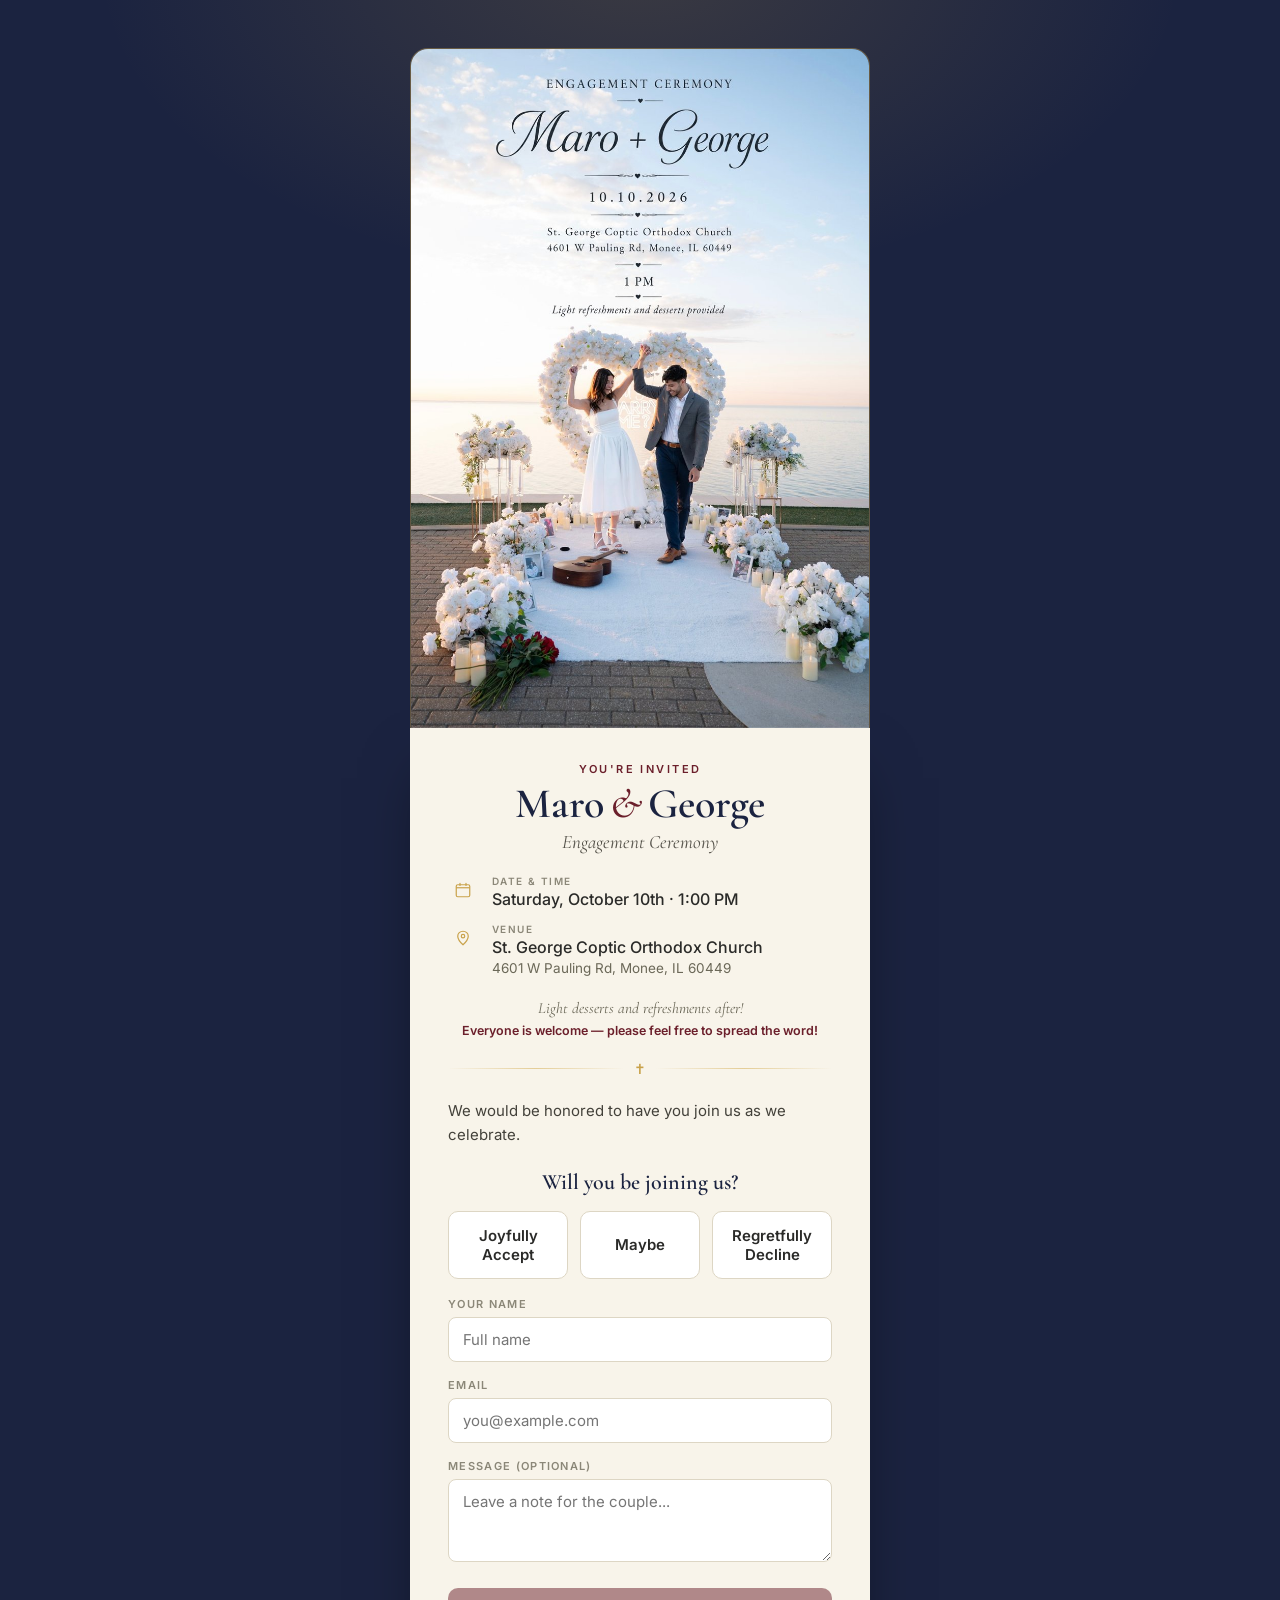
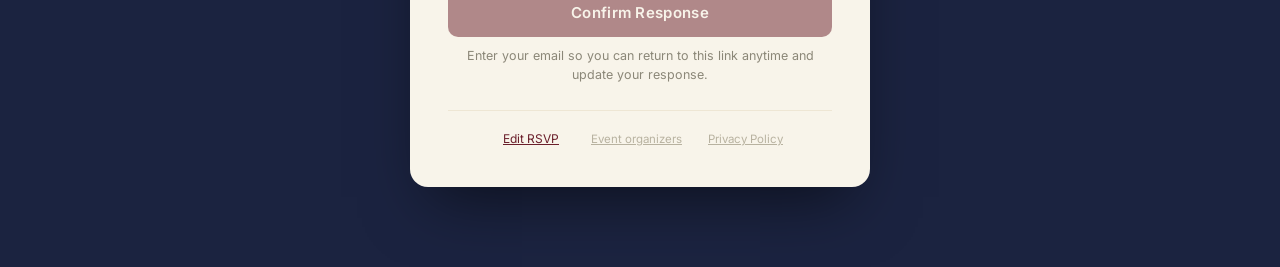
==== engagement/index.html @ 0cfdcd5b "Update index.html" ====
<!DOCTYPE html>
<html lang="en">
<head>
<meta charset="UTF-8">
<meta name="viewport" content="width=device-width, initial-scale=1.0">
<title>Maro & George — Engagement Ceremony</title>

<!-- Browser tab icon -->
<link rel="icon" type="image/png" href="favicon.png">
<link rel="apple-touch-icon" href="favicon.png">

<!-- Link preview (iMessage, WhatsApp, Facebook, etc.) -->
<meta property="og:title" content="Maro & George's Engagement Ceremony">
<meta property="og:description" content="You're invited! Saturday, October 10th at 1:00 PM — St. George Coptic Orthodox Church. Tap to RSVP.">
<meta property="og:image" content="https://maroandgeorge.com/engagement/preview.jpg">
<meta property="og:url" content="https://maroandgeorge.com/engagement/">
<meta property="og:type" content="website">
<meta name="twitter:card" content="summary_large_image">
<meta name="twitter:title" content="Maro & George's Engagement Ceremony">
<meta name="twitter:description" content="You're invited! Saturday, October 10th at 1:00 PM — St. George Coptic Orthodox Church. Tap to RSVP.">
<meta name="twitter:image" content="https://maroandgeorge.com/engagement/preview.jpg">
<style>
  @import url('https://fonts.googleapis.com/css2?family=Cormorant+Garamond:ital,wght@0,400;0,500;0,600;1,500&family=Inter:wght@400;500;600&display=swap');

  :root{
    --indigo: #1B2340;
    --indigo-2: #262F52;
    --gold: #C9A24B;
    --gold-soft: #E4CD97;
    --ivory: #F8F4EA;
    --wine: #6B1F2B;
    --charcoal: #2A2A28;
  }

  *{ box-sizing: border-box; }

  html,body{
    margin:0; padding:0;
    background: var(--indigo);
    color: var(--ivory);
    font-family: 'Inter', sans-serif;
  }

  .stage{
    min-height:0;
    display:flex;
    flex-direction:column;
    align-items:center;
    justify-content:flex-start;
    padding: 48px 20px 80px;
    position:relative;
    overflow-x:hidden;
  }

  .stage::before{
    content:"";
    position:absolute;
    top:0; left:0; right:0; height:340px;
    background:
      radial-gradient(ellipse at 50% -10%, rgba(201,162,75,0.18), transparent 60%);
    pointer-events:none;
  }

  .photo-wrap{
    width:100%;
    max-width: 460px;
    border-radius: 18px 18px 0 0;
    overflow:hidden;
    z-index:1;
    animation: rise 700ms ease-out both;
    border: 1px solid rgba(201,162,75,0.4);
    border-bottom: none;
  }
  .photo-wrap img{
    display:block;
    width:100%;
    height:auto;
  }

  .card{
    background: var(--ivory);
    color: var(--charcoal);
    width:100%;
    max-width: 460px;
    border-radius: 0 0 18px 18px;
    padding: 0 0 40px;
    box-shadow: 0 30px 60px -20px rgba(0,0,0,0.55);
    z-index:1;
    animation: rise 700ms ease-out both;
  }

  @keyframes rise{
    from{ opacity:0; transform: translateY(18px); }
    to{ opacity:1; transform: translateY(0); }
  }

  @media (prefers-reduced-motion: reduce){
    .card, .arch-wrap svg .flicker { animation: none !important; }
  }

  .card-inner{ padding: 8px 38px 0; }

  .eyebrow{
    text-align:center;
    text-transform: uppercase;
    letter-spacing: 0.22em;
    font-size: 11px;
    color: var(--wine);
    font-weight: 600;
    margin: 26px 0 6px;
  }

  h1.names{
    font-family: 'Cormorant Garamond', serif;
    font-weight: 600;
    font-size: 42px;
    text-align:center;
    margin: 0 0 4px;
    line-height: 1.05;
    color: var(--indigo);
  }

  .ampersand{
    color: var(--wine);
    font-style: italic;
    font-weight: 500;
    padding: 0 6px;
  }

  .subline{
    text-align:center;
    font-family: 'Cormorant Garamond', serif;
    font-style: italic;
    font-size: 19px;
    color: #55524a;
    margin: 0 0 22px;
  }

  .divider{
    display:flex;
    align-items:center;
    gap:10px;
    margin: 22px 0;
  }
  .divider .line{ flex:1; height:1px; background: linear-gradient(90deg, transparent, var(--gold-soft), transparent); }
  .divider .mark{ color: var(--gold); font-size: 14px; }

  .details{
    display:flex;
    flex-direction: column;
    gap: 14px;
    margin-bottom: 26px;
  }

  .detail-row{
    display:flex;
    gap:14px;
    align-items:flex-start;
  }

  .detail-icon{
    flex: 0 0 30px;
    height:30px;
    display:flex;
    align-items:center;
    justify-content:center;
    color: var(--gold);
  }

  .detail-text .label{
    font-size: 10px;
    text-transform: uppercase;
    letter-spacing: 0.14em;
    color: #8b8778;
    font-weight:600;
    margin-bottom: 2px;
  }
  .detail-text .value{
    font-size: 16px;
    color: var(--charcoal);
    font-weight: 500;
  }

  .greeting{
    font-size: 15px;
    line-height:1.6;
    color: #43413a;
    margin-bottom: 22px;
  }
  .greeting .guest-name{
    color: var(--wine);
    font-weight: 600;
  }

  /* RSVP block */
  .rsvp-block{ margin-top: 6px; }

  .rsvp-question{
    font-family: 'Cormorant Garamond', serif;
    font-size: 22px;
    font-weight: 600;
    color: var(--indigo);
    text-align:center;
    margin-bottom: 16px;
  }

  .choice-row{
    display:flex;
    gap:12px;
    margin-bottom: 18px;
  }

  .choice-btn{
    flex:1;
    padding: 14px 10px;
    border-radius: 10px;
    border: 1.5px solid #ddd6c4;
    background: #fff;
    font-family: 'Inter', sans-serif;
    font-weight: 600;
    font-size: 15px;
    color: var(--charcoal);
    cursor:pointer;
    transition: all 160ms ease;
  }
  .choice-btn:hover{ border-color: var(--gold); }
  .choice-btn:focus-visible{ outline: 2px solid var(--wine); outline-offset:2px; }
  .choice-btn.selected-yes{ background: var(--wine); border-color: var(--wine); color: var(--ivory); }
  .choice-btn.selected-no{ background: var(--indigo); border-color: var(--indigo); color: var(--ivory); }
  .choice-btn.selected-maybe{ background: var(--gold); border-color: var(--gold); color: var(--indigo); }

  .party-grid{ display:flex; gap: 16px; margin-bottom: 16px; }
  .party-col{ flex:1; }
  .party-col label{
    display:block; font-size: 11px; text-transform:uppercase; letter-spacing:0.12em;
    color: #8b8778; font-weight:600; margin-bottom: 6px;
  }

  .field{
    margin-bottom: 16px;
  }
  .field label{
    display:block;
    font-size: 11px;
    text-transform: uppercase;
    letter-spacing: 0.12em;
    color: #8b8778;
    font-weight:600;
    margin-bottom: 6px;
  }
  .field input, .field textarea{
    width:100%;
    padding: 12px 14px;
    border-radius: 8px;
    border: 1.5px solid #ddd6c4;
    font-family: 'Inter', sans-serif;
    font-size: 15px;
    background: #fff;
    color: var(--charcoal);
  }
  .field input:focus, .field textarea:focus{
    outline: none;
    border-color: var(--gold);
    box-shadow: 0 0 0 3px rgba(201,162,75,0.18);
  }

  .party-size{ display:flex; align-items:center; gap:12px; }
  .stepper{ display:flex; align-items:center; gap:10px; }
  .stepper button{
    width:32px; height:32px; border-radius:50%;
    border:1.5px solid #ddd6c4; background:#fff; color:var(--indigo);
    font-size:16px; font-weight:700; cursor:pointer;
  }
  .stepper button:focus-visible{ outline: 2px solid var(--wine); outline-offset:2px; }
  .stepper span{ min-width: 20px; text-align:center; font-weight:600; }

  .submit-btn{
    width:100%;
    padding: 15px;
    border-radius: 10px;
    border: none;
    background: var(--wine);
    color: var(--ivory);
    font-family: 'Inter', sans-serif;
    font-weight: 600;
    font-size: 15px;
    letter-spacing: 0.02em;
    cursor:pointer;
    margin-top: 6px;
    transition: filter 150ms ease;
  }
  .submit-btn:hover{ filter: brightness(1.08); }
  .submit-btn:disabled{ opacity:0.5; cursor:not-allowed; }
  .submit-btn:focus-visible{ outline: 2px solid var(--gold); outline-offset:2px; }

  .hint{
    font-size: 12.5px;
    color: #8b8778;
    text-align:center;
    margin-top: 10px;
    line-height:1.5;
  }

  .status-banner{
    text-align:center;
    padding: 8px 14px;
    border-radius: 8px;
    font-size: 13px;
    font-weight: 600;
    margin-bottom: 18px;
  }
  .status-banner.yes{ background:#EFE6E8; color: var(--wine); }
  .status-banner.no{ background:#E7E9F0; color: var(--indigo); }
  .status-banner.maybe{ background:#F5EDD9; color:#8A6D1F; }

  .edit-link{
    display:block;
    text-align:center;
    margin-top: 14px;
    font-size: 13px;
    color: var(--wine);
    text-decoration: underline;
    cursor:pointer;
    background:none; border:none; font-family:inherit;
  }

  .confirmation{
    text-align:center;
    padding: 10px 0 4px;
  }
  .confirmation .glyph{
    font-size: 34px;
    color: var(--gold);
    margin-bottom: 10px;
  }
  .confirmation h2{
    font-family:'Cormorant Garamond', serif;
    font-size: 26px;
    color: var(--indigo);
    margin: 0 0 8px;
  }
  .confirmation p{ color:#55524a; font-size:14.5px; line-height:1.6; margin: 0 0 18px;}

  .loading, .error-box{
    text-align:center;
    padding: 60px 20px;
    color: var(--ivory);
    font-family: 'Cormorant Garamond', serif;
    font-size: 19px;
  }

  /* ADMIN */
  .admin-wrap{
    width:100%; max-width: 640px;
    background: var(--ivory); color: var(--charcoal);
    border-radius: 14px; padding: 32px 30px 40px;
    box-shadow: 0 30px 60px -20px rgba(0,0,0,0.55);
  }
  .admin-wrap h1{
    font-family:'Cormorant Garamond', serif;
    color: var(--indigo); font-size: 30px; margin: 0 0 4px;
  }
  .admin-wrap .sub{ color:#8b8778; font-size:13px; margin-bottom:22px; }
  .admin-section{ margin-bottom: 30px; }
  .admin-section h2{
    font-size: 12px; text-transform:uppercase; letter-spacing:0.12em;
    color: var(--wine); font-weight:700; margin-bottom:12px;
  }
  textarea.bulk{
    width:100%; min-height:110px; padding:12px 14px; border-radius:8px;
    border:1.5px solid #ddd6c4; font-family:'Inter',monospace; font-size:13.5px;
  }
  .admin-btn{
    padding:10px 18px; border-radius:8px; border:none; background:var(--wine);
    color:var(--ivory); font-weight:600; font-size:13.5px; cursor:pointer; margin-top:10px;
  }
  .admin-btn.secondary{ background: var(--indigo); }
  table.guest-table{ width:100%; border-collapse: collapse; font-size:13.5px; }
  table.guest-table th{
    text-align:left; text-transform:uppercase; font-size:10.5px; letter-spacing:0.1em;
    color:#8b8778; padding: 8px 6px; border-bottom: 1.5px solid #eee6d4;
  }
  table.guest-table td{ padding: 9px 6px; border-bottom: 1px solid #f0ebdd; vertical-align: top; }
  .pill{ padding:3px 9px; border-radius:20px; font-size:11px; font-weight:700; }
  .pill.yes{ background:#EFE6E8; color:var(--wine); }
  .pill.no{ background:#E7E9F0; color:var(--indigo); }
  .pill.maybe{ background:#F5EDD9; color:#8A6D1F; }
  .pill.pending{ background:#f2ede0; color:#8b8778; }
  .copy-link{ font-size:12px; color:var(--wine); cursor:pointer; text-decoration:underline; word-break: break-all; }
  .admin-login{ max-width:340px; margin: 100px auto 0; text-align:center; }
  .admin-login input{ width:100%; padding:12px 14px; border-radius:8px; border:1.5px solid #ddd6c4; margin: 14px 0; font-size:15px; }
  .summary-row{ display:flex; gap:18px; margin-bottom:18px; flex-wrap:wrap; }
  .summary-chip{ background:#F2EDE0; padding:10px 16px; border-radius:10px; font-size:13px; }
  .summary-chip b{ display:block; font-family:'Cormorant Garamond', serif; font-size:22px; color:var(--indigo); }
</style>
</head>
<body>

<div id="app" class="stage"></div>

<script>
(function(){
  const EVENT = {
    coupleA: "Maro",
    coupleB: "George",
    title: "Engagement Ceremony",
    dateLabel: "Saturday, October 10th",
    timeLabel: "1:00 PM",
    venue: "St. George Coptic Orthodox Church",
    address: "4601 W Pauling Rd, Monee, IL 60449",
    note: "Light desserts and refreshments after!",
    openInvite: "Everyone is welcome — please feel free to spread the word!",
  };

  const PHOTO_DATA_URI = "[data-uri]";

  const ADMIN_PASSCODE = "MaroGeorge2026"; // change this to something only you know

  // PASTE YOUR GOOGLE APPS SCRIPT WEB APP URL HERE (see SETUP_INSTRUCTIONS.md)
  const API_URL = "https://script.google.com/macros/s/AKfycbwzEPctYkISweBpnYKHBXpvk7RMCM7xiQxYgI-xnmEOZ7p2wjqDUm_Xfa7d4DcCro-T/exec";

  // PASTE YOUR ACTUAL PUBLISHED WIX PAGE URL HERE — this ensures personal
  // links point to your real site, not Wix's internal file storage address.
  // Example: "https://yourname.wixsite.com/engagement-rsvp"
  const SITE_URL = "https://MaroandGeorge.com/engagement/";

  const params = new URLSearchParams(window.location.search);
  const hash = window.location.hash || '';
  const hashParams = new URLSearchParams(hash.replace(/^#\/?/, ''));

  // When embedded in a host page (e.g. a Wix HTML element) on the SAME domain,
  // we can read the real page URL directly — no host-side code required.
  // This is wrapped in try/catch because if the host is a different domain,
  // browsers block this access entirely (and that's fine — we just fall back).
  function getOuterParam(name){
    const tryWindow = (w) => {
      try{
        if (w && w !== window && w.location){
          const p = new URLSearchParams(w.location.search);
          if (p.has(name)) return p.get(name);
          const h = w.location.hash || '';
          const hp = new URLSearchParams(h.replace(/^#\/?/, ''));
          if (hp.has(name)) return hp.get(name);
        }
      }catch(e){ /* cross-origin — ignore, fall back to open invite */ }
      return null;
    };
    return tryWindow(window.parent) || tryWindow(window.top);
  }

  const guestId = params.get('g') || hashParams.get('g') || getOuterParam('g');
  let currentGuestId = guestId;
  const isAdmin = params.has('admin') || hash.includes('admin') || !!getOuterParam('admin');
  const app = document.getElementById('app');

  function esc(s){
    const d = document.createElement('div');
    d.innerText = s == null ? '' : s;
    return d.innerHTML;
  }

  function photoHTML(){
    return `
    <div class="photo-wrap">
      <img src="${PHOTO_DATA_URI}" alt="Maro and George celebrating their engagement by the water" />
    </div>`;
  }

  // ---------- STORAGE HELPERS ----------
  // ---------- BACKEND API HELPERS (Google Apps Script + Sheet) ----------
  async function apiGet(action, params){
    params = params || {};
    const url = new URL(API_URL);
    url.searchParams.set('action', action);
    Object.keys(params).forEach(k => url.searchParams.set(k, params[k]));
    const res = await fetch(url.toString());
    return res.json();
  }
  async function apiPost(action, payload){
    const res = await fetch(API_URL, {
      method: 'POST',
      headers: { 'Content-Type': 'text/plain;charset=utf-8' }, // avoids CORS preflight
      body: JSON.stringify(Object.assign({ action: action }, payload))
    });
    return res.json();
  }

  async function listRSVPs(){
    try{
      const data = await apiGet('listRSVPs');
      return (data.rsvps || []).map(r => ({ id: r.id, record: r }));
    }catch(e){ console.error(e); return []; }
  }
  async function getRSVP(id){
    const entries = await listRSVPs();
    const match = entries.find(e => e.id === id);
    return match ? match.record : null;
  }
  async function setRSVP(id, data){
    return apiPost('saveRSVP', Object.assign({ id: id }, data));
  }
  async function listGuests(){
    try{
      const data = await apiGet('listGuests');
      return data.guests || [];
    }catch(e){ console.error(e); return []; }
  }
  async function findGuestById(id){
    const guests = await listGuests();
    return guests.find(g => g.id === id) || null;
  }
  async function getGuestData(id){
    try{
      const data = await apiGet('getGuestData', { id });
      return { guest: data.guest || null, rsvp: data.rsvp || null };
    }catch(e){ console.error(e); return { guest: null, rsvp: null }; }
  }
  async function addGuests(guestArray){
    return apiPost('addGuests', { guests: guestArray });
  }

  function makeId(){
    return Math.random().toString(36).slice(2, 8);
  }

  function displayLink(url){
    // Strips the protocol for a cleaner-looking link — most messaging apps
    // (iMessage, Android Messages) still auto-detect and hyperlink a bare
    // domain like "MaroandGeorge.com/..." without needing "https://" shown.
    return url.replace(/^https?:\/\//i, '');
  }

  function baseUrl(){
    // Prefer an explicitly configured public URL if you've set one (most reliable).
    if (SITE_URL && SITE_URL !== "PASTE_YOUR_PUBLISHED_WIX_URL_HERE"){
      return SITE_URL.replace(/\/$/, '') + '/';
    }
    // Otherwise, try to read the real page address from the parent Wix page
    // (works when same-origin, which the query-param lookup already relies on).
    try{
      if (window.parent && window.parent !== window && window.parent.location){
        return window.parent.location.origin + window.parent.location.pathname;
      }
    }catch(e){ /* cross-origin — fall through */ }
    // Last resort: this page's own address (may be the internal file URL if embedded).
    return window.location.origin + window.location.pathname;
  }

  // ---------- GUEST RSVP VIEW ----------
  function renderCardShell(innerHTML){
    app.innerHTML = `
      ${photoHTML()}
      <div class="card"><div class="card-inner">${innerHTML}</div></div>
    `;
  }

  function detailsHTML(){
    return `
      <div class="details">
        <div class="detail-row">
          <div class="detail-icon">
            <svg width="18" height="18" viewBox="0 0 24 24" fill="none"><rect x="3" y="5" width="18" height="16" rx="2" stroke="currentColor" stroke-width="1.6"/><path d="M3 9H21" stroke="currentColor" stroke-width="1.6"/><path d="M8 3V6M16 3V6" stroke="currentColor" stroke-width="1.6" stroke-linecap="round"/></svg>
          </div>
          <div class="detail-text"><div class="label">Date & Time</div><div class="value">${esc(EVENT.dateLabel)} · ${esc(EVENT.timeLabel)}</div></div>
        </div>
        <div class="detail-row">
          <div class="detail-icon">
            <svg width="18" height="18" viewBox="0 0 24 24" fill="none"><path d="M12 21C12 21 19 14.5 19 9.5C19 5.9 15.9 3 12 3C8.1 3 5 5.9 5 9.5C5 14.5 12 21 12 21Z" stroke="currentColor" stroke-width="1.6"/><circle cx="12" cy="9.5" r="2.3" stroke="currentColor" stroke-width="1.6"/></svg>
          </div>
          <div class="detail-text"><div class="label">Venue</div><div class="value">${esc(EVENT.venue)}${EVENT.address ? '<br><span style="font-weight:400;font-size:13.5px;color:#6b6858;">' + esc(EVENT.address) + '</span>' : ''}</div></div>
        </div>
      </div>
      ${EVENT.note ? `<div style="text-align:center;font-family:'Cormorant Garamond',serif;font-style:italic;font-size:15.5px;color:#6b6858;margin:-4px 0 6px;">${esc(EVENT.note)}</div>` : ''}
      ${EVENT.openInvite ? `<div style="text-align:center;font-family:'Inter',sans-serif;font-size:12.5px;color:var(--wine);font-weight:600;margin:0 0 18px;">${esc(EVENT.openInvite)}</div>` : ''}
      <div class="divider"><div class="line"></div><div class="mark">✝</div><div class="line"></div></div>
    `;
  }

  function headerHTML(){
    return `
      <div class="eyebrow">You're Invited</div>
      <h1 class="names">${esc(EVENT.coupleA)}<span class="ampersand">&amp;</span>${esc(EVENT.coupleB)}</h1>
      <div class="subline">${esc(EVENT.title)}</div>
    `;
  }

  function footerHTML(){
    return `
      <div style="margin-top:26px;padding-top:16px;border-top:1px solid #eee6d4;text-align:center;">
        <button type="button" id="editRsvpLink" style="background:none;border:none;font-family:'Inter',sans-serif;font-size:12px;color:var(--wine);cursor:pointer;text-decoration:underline;margin-right:16px;">Edit RSVP</button>
        <button type="button" id="orgLink" style="background:none;border:none;font-family:'Inter',sans-serif;font-size:11.5px;color:#b8b2a0;cursor:pointer;text-decoration:underline;margin-right:16px;">Event organizers</button>
        <a href="/privacy/" style="font-family:'Inter',sans-serif;font-size:11.5px;color:#b8b2a0;text-decoration:underline;">Privacy Policy</a>
      </div>
    `;
  }

  function wireFooter(){
    const el = document.getElementById('orgLink');
    if (el) el.addEventListener('click', () => renderAdminLogin());
    const editEl = document.getElementById('editRsvpLink');
    if (editEl) editEl.addEventListener('click', () => renderEditByEmail());
  }

  function renderEditByEmail(){
    const bodyHTML = headerHTML() + `
      <div class="greeting" style="text-align:center;">Enter the email you used when you RSVP'd, and we'll pull up your response so you can make changes.</div>
      <div class="field">
        <label>Email</label>
        <input type="email" id="lookupEmail" placeholder="you@example.com" />
      </div>
      <button class="submit-btn" id="lookupBtn">Find My RSVP</button>
      <button type="button" id="backToInviteBtn" style="background:none;border:none;font-family:'Inter',sans-serif;font-size:13px;color:var(--wine);text-decoration:underline;cursor:pointer;display:block;margin:14px auto 0;">Back to invitation</button>
    ` + footerHTML();
    renderCardShell(bodyHTML);
    wireFooter();

    document.getElementById('backToInviteBtn').addEventListener('click', () => renderGuestFlow());

    document.getElementById('lookupBtn').addEventListener('click', async () => {
      const btn = document.getElementById('lookupBtn');
      const email = (document.getElementById('lookupEmail').value || '').trim().toLowerCase();
      if (!email){ alert('Please enter an email address.'); return; }
      btn.disabled = true;
      btn.innerText = 'Searching…';
      const entries = await listRSVPs();
      const match = entries.find(e => (e.record.email || '').trim().toLowerCase() === email);
      if (!match){
        alert("We couldn't find an RSVP with that email. Please double check it, or submit a new response from the invitation page.");
        btn.disabled = false;
        btn.innerText = 'Find My RSVP';
        return;
      }
      currentGuestId = match.id;
      const inner = document.querySelector('.card-inner');
      inner.innerHTML = headerHTML() + detailsHTML() + renderForm(match.record.name, match.record) + footerHTML();
      wireForm(match.record.name, match.record);
      wireFooter();
    });
  }

  async function renderGuestFlow(){
    if (currentGuestId){
      // A personal link was detected — show a lightweight loading state
      // instead of the fillable form, so nothing gets swapped out from
      // under someone who's already started typing.
      const loadingBody = headerHTML() + `<div class="loading" style="color:#8b8778; padding:30px 0;">Loading your invitation…</div>`;
      renderCardShell(loadingBody);
      await tryPersonalize(currentGuestId);
    } else {
      // No personal link — show the open-invite form immediately.
      let bodyHTML = headerHTML() + detailsHTML() + renderForm(null, null) + footerHTML();
      renderCardShell(bodyHTML);
      wireFooter();
      wireForm(null);
    }
  }

  async function tryPersonalize(id){
    const { guest, rsvp } = await getGuestData(id);
    if (!guest){
      // Personal link didn't match anything (bad/old link) — fall back
      // to the normal open-invite form so the guest can still RSVP.
      currentGuestId = null;
      let bodyHTML = headerHTML() + detailsHTML() + renderForm(null, null) + footerHTML();
      renderCardShell(bodyHTML);
      wireFooter();
      wireForm(null);
      return;
    }
    currentGuestId = id;
    let bodyHTML = headerHTML() + detailsHTML();
    bodyHTML += rsvp ? renderSummary(rsvp) : renderForm(guest.name, null);
    bodyHTML += footerHTML();
    renderCardShell(bodyHTML);
    wireFooter();
    if (rsvp) wireSummary(rsvp);
    else wireForm(guest.name);
  }

  // Listen for Wix (or any host page) handing us a guest id via postMessage,
  // since URL query strings aren't always reliably passed into embedded pages.
  window.addEventListener('message', (event) => {
    const data = event.data;
    if (data && data.type === 'setGuest' && data.guestId){
      tryPersonalize(data.guestId);
    }
  });

  function renderSummary(rsvp){
    const isYes = rsvp.response === 'yes';
    const isMaybe = rsvp.response === 'maybe';
    const bannerClass = isYes ? 'yes' : (isMaybe ? 'maybe' : 'no');
    const bannerText = isYes
      ? "✓ You're marked as attending"
      : (isMaybe ? "You've marked yourself as a maybe" : "You've let us know you can't make it");
    const adults = rsvp.adults || 1;
    const kids = rsvp.kids || 0;
    return `
      <div class="status-banner ${bannerClass}">${bannerText}</div>
      <div class="greeting">
        Thank you, <span class="guest-name">${esc(rsvp.name)}</span> — your response has been recorded.
        ${isYes ? `We have you down for <b>${esc(String(adults))}</b> adult(s)${kids ? ` and <b>${esc(String(kids))}</b> kid(s)` : ''}.` : ''}
        ${rsvp.message ? `<br><br><span style="font-style:italic;color:#6b6858;">"${esc(rsvp.message)}"</span>` : ''}
      </div>
      <button class="edit-link" id="editBtn">Need to change your response? Edit it here</button>
    `;
  }

  function wireSummary(rsvp){
    document.getElementById('editBtn').addEventListener('click', () => {
      const inner = document.querySelector('.card-inner');
      inner.innerHTML = headerHTML() + detailsHTML() + renderForm(rsvp.name, rsvp) + footerHTML();
      wireForm(rsvp.name, rsvp);
      wireFooter();
    });
  }

  function renderForm(prefillName, existing){
    const nameVal = existing ? existing.name : (prefillName || '');
    const emailVal = existing ? (existing.email || '') : '';
    const messageVal = existing ? (existing.message || '') : '';
    const adults = existing ? (existing.adults || 1) : 1;
    const kids = existing ? (existing.kids || 0) : 0;
    const selectedYes = existing && existing.response === 'yes';
    const selectedNo = existing && existing.response === 'no';
    const selectedMaybe = existing && existing.response === 'maybe';

    return `
      <div class="greeting">
        ${prefillName ? `Dear <span class="guest-name">${esc(prefillName)}</span>, we would be honored to have you join us as we celebrate.` : `We would be honored to have you join us as we celebrate.`}
      </div>
      <div class="rsvp-block">
        <div class="rsvp-question">Will you be joining us?</div>
        <div class="choice-row">
          <button type="button" class="choice-btn ${selectedYes ? 'selected-yes' : ''}" id="btnYes">Joyfully Accept</button>
          <button type="button" class="choice-btn ${selectedMaybe ? 'selected-maybe' : ''}" id="btnMaybe">Maybe</button>
          <button type="button" class="choice-btn ${selectedNo ? 'selected-no' : ''}" id="btnNo">Regretfully Decline</button>
        </div>

        <div class="field" id="nameField">
          <label>Your Name</label>
          <input type="text" id="nameInput" placeholder="Full name" value="${esc(nameVal)}" />
        </div>

        <div class="party-grid" id="partyField" style="display:none;">
          <div class="party-col">
            <label>Adults</label>
            <div class="stepper">
              <button type="button" id="adultsMinus">–</button>
              <span id="adultsCount">${adults}</span>
              <button type="button" id="adultsPlus">+</button>
            </div>
          </div>
          <div class="party-col">
            <label>Kids</label>
            <div class="stepper">
              <button type="button" id="kidsMinus">–</button>
              <span id="kidsCount">${kids}</span>
              <button type="button" id="kidsPlus">+</button>
            </div>
          </div>
        </div>

        <div class="field">
          <label>Email</label>
          <input type="email" id="emailInput" placeholder="you@example.com" value="${esc(emailVal)}" />
        </div>

        <div class="field">
          <label>Message (optional)</label>
          <textarea id="messageInput" rows="3" placeholder="Leave a note for the couple...">${esc(messageVal)}</textarea>
        </div>

        <button class="submit-btn" id="submitBtn" disabled>Confirm Response</button>
        <div class="hint">Enter your email so you can return to this link anytime and update your response.</div>
      </div>
    `;
  }

  function wireForm(prefillName, existing){
    let response = existing ? existing.response : null;
    let adults = existing ? (existing.adults || 1) : 1;
    let kids = existing ? (existing.kids || 0) : 0;

    const btnYes = document.getElementById('btnYes');
    const btnMaybe = document.getElementById('btnMaybe');
    const btnNo = document.getElementById('btnNo');
    const partyField = document.getElementById('partyField');
    const adultsCountEl = document.getElementById('adultsCount');
    const kidsCountEl = document.getElementById('kidsCount');
    const submitBtn = document.getElementById('submitBtn');
    const emailInput = document.getElementById('emailInput');
    const nameInput = document.getElementById('nameInput');
    const messageInput = document.getElementById('messageInput');

    function refreshChoiceUI(){
      btnYes.classList.toggle('selected-yes', response === 'yes');
      btnMaybe.classList.toggle('selected-maybe', response === 'maybe');
      btnNo.classList.toggle('selected-no', response === 'no');
      partyField.style.display = response === 'yes' ? 'flex' : 'none';
      submitBtn.disabled = !response;
    }
    refreshChoiceUI();

    btnYes.addEventListener('click', () => { response = 'yes'; refreshChoiceUI(); });
    btnMaybe.addEventListener('click', () => { response = 'maybe'; refreshChoiceUI(); });
    btnNo.addEventListener('click', () => { response = 'no'; refreshChoiceUI(); });

    document.getElementById('adultsMinus').addEventListener('click', () => {
      adults = Math.max(1, adults - 1);
      adultsCountEl.innerText = adults;
    });
    document.getElementById('adultsPlus').addEventListener('click', () => {
      adults = Math.min(15, adults + 1);
      adultsCountEl.innerText = adults;
    });
    document.getElementById('kidsMinus').addEventListener('click', () => {
      kids = Math.max(0, kids - 1);
      kidsCountEl.innerText = kids;
    });
    document.getElementById('kidsPlus').addEventListener('click', () => {
      kids = Math.min(15, kids + 1);
      kidsCountEl.innerText = kids;
    });

    submitBtn.addEventListener('click', async () => {
      const finalName = nameInput ? nameInput.value.trim() : prefillName;
      const email = emailInput.value.trim();
      const message = messageInput.value.trim();
      if (!finalName){ alert('Please enter your name.'); return; }
      if (!response){ alert('Please choose whether you can attend.'); return; }

      submitBtn.disabled = true;
      submitBtn.innerText = 'Saving…';

      const record = {
        name: finalName,
        email: email,
        response: response,
        adults: response === 'yes' ? adults : 1,
        kids: response === 'yes' ? kids : 0,
        message: message,
        updatedAt: new Date().toISOString()
      };

      const idToUse = currentGuestId || ('guest_' + finalName.toLowerCase().replace(/[^a-z0-9]+/g,'_'));

      try{
        await setRSVP(idToUse, record);
        const inner = document.querySelector('.card-inner');
        inner.innerHTML = headerHTML() + detailsHTML() + renderSummary(record) + footerHTML();
        wireSummary(record);
        wireFooter();
      }catch(e){
        alert('Something went wrong saving your response. Please try again.');
        submitBtn.disabled = false;
        submitBtn.innerText = 'Confirm Response';
      }
    });
  }

  // ---------- ADMIN VIEW ----------
  function renderAdminLogin(){
    app.innerHTML = `
      <div class="admin-login card" style="padding:34px;">
        <h1 style="font-family:'Cormorant Garamond',serif;color:var(--indigo);font-size:26px;margin:0;">Admin Access</h1>
        <input type="password" id="pass" placeholder="Enter passcode" />
        <button class="admin-btn" id="loginBtn">Enter</button>
      </div>
    `;
    document.getElementById('loginBtn').addEventListener('click', () => {
      if (document.getElementById('pass').value === ADMIN_PASSCODE){
        sessionStorageSafeSet();
        renderAdmin();
      } else {
        alert('Incorrect passcode.');
      }
    });
  }

  // NOTE: no browser localStorage/sessionStorage per platform rules — use a module-level flag instead.
  let adminUnlocked = false;
  function sessionStorageSafeSet(){ adminUnlocked = true; }

  async function renderAdmin(){
    app.innerHTML = `<div class="loading">Loading guest list…</div>`;
    const guests = await listGuests();

    const rsvpEntries = await listRSVPs();
    const rsvps = rsvpEntries.map(e => e.record);
    const yesRsvps = rsvps.filter(r => r.response === 'yes');
    const adultsTotal = yesRsvps.reduce((a,r) => a + (r.adults || 1), 0);
    const kidsTotal = yesRsvps.reduce((a,r) => a + (r.kids || 0), 0);
    const maybeCount = rsvps.filter(r => r.response === 'maybe').length;
    const noCount = rsvps.filter(r => r.response === 'no').length;

    app.innerHTML = `
      <div class="admin-wrap">
        <h1>Guest List &amp; RSVPs</h1>
        <div class="sub">${esc(EVENT.coupleA)} &amp; ${esc(EVENT.coupleB)}'s ${esc(EVENT.title)}</div>

        <div class="summary-row">
          <div class="summary-chip"><b>${rsvps.length}</b>Responses so far</div>
          <div class="summary-chip"><b>${adultsTotal}</b>Adults attending</div>
          <div class="summary-chip"><b>${kidsTotal}</b>Kids attending</div>
          <div class="summary-chip"><b>${maybeCount}</b>Maybe</div>
          <div class="summary-chip"><b>${noCount}</b>Declined</div>
        </div>

        <div class="admin-section">
          <div style="display:flex; justify-content:space-between; align-items:flex-end; flex-wrap:wrap; gap:10px;">
            <h2 style="margin-bottom:0;">RSVP Responses (${rsvps.length})</h2>
            <input type="text" id="rsvpSearch" placeholder="Search name or email…" style="padding:8px 12px;border-radius:8px;border:1.5px solid #ddd6c4;font-size:13px;min-width:200px;" />
          </div>
          <div style="font-size:12.5px;color:#8b8778;margin:8px 0;">This is an open invite, so responses are matched by whatever name each guest typed in — not linked to a specific person on your phone list below.</div>
          <table class="guest-table">
            <thead><tr><th>Name</th><th>Email</th><th>Status</th><th>Message</th></tr></thead>
            <tbody id="rsvpTableBody"></tbody>
          </table>
          <div id="rsvpPagination" style="display:flex; justify-content:space-between; align-items:center; flex-wrap:wrap; gap:10px; margin-top:14px;"></div>
        </div>

        <div class="admin-section">
          <div style="display:flex; justify-content:space-between; align-items:flex-end; flex-wrap:wrap; gap:10px;">
            <h2 style="margin-bottom:0;">Phone List &amp; Personal Links (for texting)</h2>
            <input type="text" id="guestSearch" placeholder="Search name or phone…" style="padding:8px 12px;border-radius:8px;border:1.5px solid #ddd6c4;font-size:13px;min-width:200px;" />
          </div>
          <div style="font-size:12.5px;color:#8b8778;margin:8px 0;">One per line: <code>Name, Phone</code> (phone in E.164 format e.g. +13125551234). You can also select and copy two columns (Name, Phone) directly from a spreadsheet and paste them here — that works too. Each person gets their own personal link with their name pre-filled. You can also just share the general invite link (no personal link needed) with anyone else — both work.</div>
          <textarea class="bulk" id="bulkInput" placeholder="Mina Fahmy, +13125551234&#10;Sarah Boutros, +17735559876"></textarea>
          <button class="admin-btn" id="addBtn">Add to phone list</button>
          <button class="admin-btn secondary" id="csvBtn">Export CSV for texting script</button>
          <table class="guest-table" style="margin-top:16px;">
            <thead><tr><th>Name</th><th>Phone</th><th>Personal Link</th></tr></thead>
            <tbody id="guestTableBody"></tbody>
          </table>
          <div id="guestPagination" style="display:flex; justify-content:space-between; align-items:center; flex-wrap:wrap; gap:10px; margin-top:14px;"></div>
        </div>
      </div>
    `;

    // ---------- Guest table: search + pagination (client-side) ----------
    let guestSearchTerm = '';
    let guestPageSize = 10; // 10 | 20 | 50 | 'all'
    let guestPage = 1;

    function getFilteredGuests(){
      if (!guestSearchTerm) return guests;
      const term = guestSearchTerm.toLowerCase();
      return guests.filter(g =>
        (g.name || '').toLowerCase().includes(term) ||
        (g.phone || '').toLowerCase().includes(term)
      );
    }

    function renderGuestTable(){
      const filtered = getFilteredGuests();
      const pageSize = guestPageSize === 'all' ? filtered.length || 1 : guestPageSize;
      const totalPages = Math.max(1, Math.ceil(filtered.length / pageSize));
      if (guestPage > totalPages) guestPage = totalPages;
      if (guestPage < 1) guestPage = 1;

      const start = guestPageSize === 'all' ? 0 : (guestPage - 1) * pageSize;
      const end = guestPageSize === 'all' ? filtered.length : start + pageSize;
      const pageItems = filtered.slice(start, end);

      const rowsHtml = pageItems.map(g => {
        const link = baseUrl() + '?g=' + g.id;
        const shownLink = displayLink(link);
        return `
          <tr>
            <td>${esc(g.name || '')}</td>
            <td>${esc(g.phone || '')}</td>
            <td><span class="copy-link" data-link="${esc(shownLink)}">${esc(shownLink)}</span></td>
          </tr>
        `;
      }).join('');

      document.getElementById('guestTableBody').innerHTML = rowsHtml ||
        `<tr><td colspan="3" style="color:#8b8778;">${guests.length ? 'No matches found.' : 'No one added yet.'}</td></tr>`;

      const rangeStart = filtered.length ? start + 1 : 0;
      const rangeEnd = Math.min(end, filtered.length);

      document.getElementById('guestPagination').innerHTML = `
        <div style="font-size:12.5px;color:#8b8778;">
          Showing ${rangeStart}-${rangeEnd} of ${filtered.length}${guestSearchTerm ? ` (filtered from ${guests.length})` : ''}
        </div>
        <div style="display:flex;align-items:center;gap:10px;">
          <label style="font-size:12.5px;color:#8b8778;">Per page:
            <select id="guestPageSizeSelect" style="margin-left:4px;padding:4px 6px;border-radius:6px;border:1.5px solid #ddd6c4;">
              <option value="10">10</option>
              <option value="20">20</option>
              <option value="50">50</option>
              <option value="all">All</option>
            </select>
          </label>
          <button type="button" id="guestPrevBtn" class="admin-btn secondary" style="margin-top:0;padding:6px 12px;" ${guestPage<=1?'disabled':''}>Prev</button>
          <span style="font-size:12.5px;color:#8b8778;">Page ${guestPage} of ${totalPages}</span>
          <button type="button" id="guestNextBtn" class="admin-btn secondary" style="margin-top:0;padding:6px 12px;" ${guestPage>=totalPages?'disabled':''}>Next</button>
        </div>
      `;

      document.getElementById('guestPageSizeSelect').value = String(guestPageSize);
      document.getElementById('guestPageSizeSelect').addEventListener('change', (e) => {
        guestPageSize = e.target.value === 'all' ? 'all' : parseInt(e.target.value, 10);
        guestPage = 1;
        renderGuestTable();
      });
      document.getElementById('guestPrevBtn').addEventListener('click', () => {
        if (guestPage > 1){ guestPage--; renderGuestTable(); }
      });
      document.getElementById('guestNextBtn').addEventListener('click', () => {
        guestPage++; renderGuestTable();
      });

      document.querySelectorAll('.copy-link').forEach(el => {
        el.addEventListener('click', () => {
          navigator.clipboard.writeText(el.dataset.link);
          el.innerText = 'Copied!';
          setTimeout(() => { el.innerText = el.dataset.link; }, 1000);
        });
      });
    }

    renderGuestTable();

    document.getElementById('guestSearch').addEventListener('input', (e) => {
      guestSearchTerm = e.target.value.trim();
      guestPage = 1;
      renderGuestTable();
    });

    // ---------- RSVP Responses table: search + pagination (client-side) ----------
    let rsvpSearchTerm = '';
    let rsvpPageSize = 10;
    let rsvpPageNum = 1;

    function getFilteredRsvps(){
      if (!rsvpSearchTerm) return rsvps;
      const term = rsvpSearchTerm.toLowerCase();
      return rsvps.filter(r =>
        (r.name || '').toLowerCase().includes(term) ||
        (r.email || '').toLowerCase().includes(term)
      );
    }

    function renderRsvpTable(){
      const filtered = getFilteredRsvps();
      const pageSize = rsvpPageSize === 'all' ? filtered.length || 1 : rsvpPageSize;
      const totalPages = Math.max(1, Math.ceil(filtered.length / pageSize));
      if (rsvpPageNum > totalPages) rsvpPageNum = totalPages;
      if (rsvpPageNum < 1) rsvpPageNum = 1;

      const start = rsvpPageSize === 'all' ? 0 : (rsvpPageNum - 1) * pageSize;
      const end = rsvpPageSize === 'all' ? filtered.length : start + pageSize;
      const pageItems = filtered.slice(start, end);

      const rowsHtml = pageItems.map(r => {
        let status = '<span class="pill no">No</span>';
        if (r.response === 'yes') status = `<span class="pill yes">Yes · ${r.adults||1}A${r.kids ? ' / ' + r.kids + 'K' : ''}</span>`;
        else if (r.response === 'maybe') status = `<span class="pill maybe">Maybe</span>`;
        const message = r.message ? esc(r.message) : '';
        return `
          <tr>
            <td>${esc(r.name)}</td>
            <td>${esc(r.email || '')}</td>
            <td>${status}</td>
            <td style="max-width:160px;font-style:italic;color:#6b6858;">${message}</td>
          </tr>
        `;
      }).join('');

      document.getElementById('rsvpTableBody').innerHTML = rowsHtml ||
        `<tr><td colspan="4" style="color:#8b8778;">${rsvps.length ? 'No matches found.' : 'No responses yet.'}</td></tr>`;

      const rangeStart = filtered.length ? start + 1 : 0;
      const rangeEnd = Math.min(end, filtered.length);

      document.getElementById('rsvpPagination').innerHTML = `
        <div style="font-size:12.5px;color:#8b8778;">
          Showing ${rangeStart}-${rangeEnd} of ${filtered.length}${rsvpSearchTerm ? ` (filtered from ${rsvps.length})` : ''}
        </div>
        <div style="display:flex;align-items:center;gap:10px;">
          <label style="font-size:12.5px;color:#8b8778;">Per page:
            <select id="rsvpPageSizeSelect" style="margin-left:4px;padding:4px 6px;border-radius:6px;border:1.5px solid #ddd6c4;">
              <option value="10">10</option>
              <option value="20">20</option>
              <option value="50">50</option>
              <option value="all">All</option>
            </select>
          </label>
          <button type="button" id="rsvpPrevBtn" class="admin-btn secondary" style="margin-top:0;padding:6px 12px;" ${rsvpPageNum<=1?'disabled':''}>Prev</button>
          <span style="font-size:12.5px;color:#8b8778;">Page ${rsvpPageNum} of ${totalPages}</span>
          <button type="button" id="rsvpNextBtn" class="admin-btn secondary" style="margin-top:0;padding:6px 12px;" ${rsvpPageNum>=totalPages?'disabled':''}>Next</button>
        </div>
      `;

      document.getElementById('rsvpPageSizeSelect').value = String(rsvpPageSize);
      document.getElementById('rsvpPageSizeSelect').addEventListener('change', (e) => {
        rsvpPageSize = e.target.value === 'all' ? 'all' : parseInt(e.target.value, 10);
        rsvpPageNum = 1;
        renderRsvpTable();
      });
      document.getElementById('rsvpPrevBtn').addEventListener('click', () => {
        if (rsvpPageNum > 1){ rsvpPageNum--; renderRsvpTable(); }
      });
      document.getElementById('rsvpNextBtn').addEventListener('click', () => {
        rsvpPageNum++; renderRsvpTable();
      });
    }

    renderRsvpTable();

    document.getElementById('rsvpSearch').addEventListener('input', (e) => {
      rsvpSearchTerm = e.target.value.trim();
      rsvpPageNum = 1;
      renderRsvpTable();
    });

    document.getElementById('addBtn').addEventListener('click', async () => {
      const raw = document.getElementById('bulkInput').value;
      const lines = raw.split('\n').map(l => l.trim()).filter(Boolean);
      const newGuests = [];
      for (const line of lines){
        // Supports pasting directly from a spreadsheet (tab-separated columns)
        // as well as manually typed "Name, Phone" lines (comma-separated).
        const separator = line.includes('\t') ? '\t' : ',';
        const [name, phone] = line.split(separator).map(s => (s||'').trim());
        if (!name) continue;
        newGuests.push({ name, phone: phone || '' });
      }
      if (newGuests.length){
        await addGuests(newGuests);
      }
      renderAdmin();
    });

    document.getElementById('csvBtn').addEventListener('click', () => {
      const csvRows = [['name','phone','link']];
      guests.forEach(g => {
        csvRows.push([g.name || '', g.phone || '', displayLink(baseUrl() + '?g=' + g.id)]);
      });
      const csv = csvRows.map(r => r.map(c => '"' + String(c).replace(/"/g,'""') + '"').join(',')).join('\n');
      const blob = new Blob([csv], { type: 'text/csv' });
      const url = URL.createObjectURL(blob);
      const a = document.createElement('a');
      a.href = url; a.download = 'guests_for_texting.csv';
      a.click();
      URL.revokeObjectURL(url);
    });
  }

  // ---------- ROUTER ----------
  if (isAdmin){
    if (adminUnlocked) renderAdmin(); else renderAdminLogin();
  } else {
    renderGuestFlow();
  }
})();
</script>
</body>
</html>
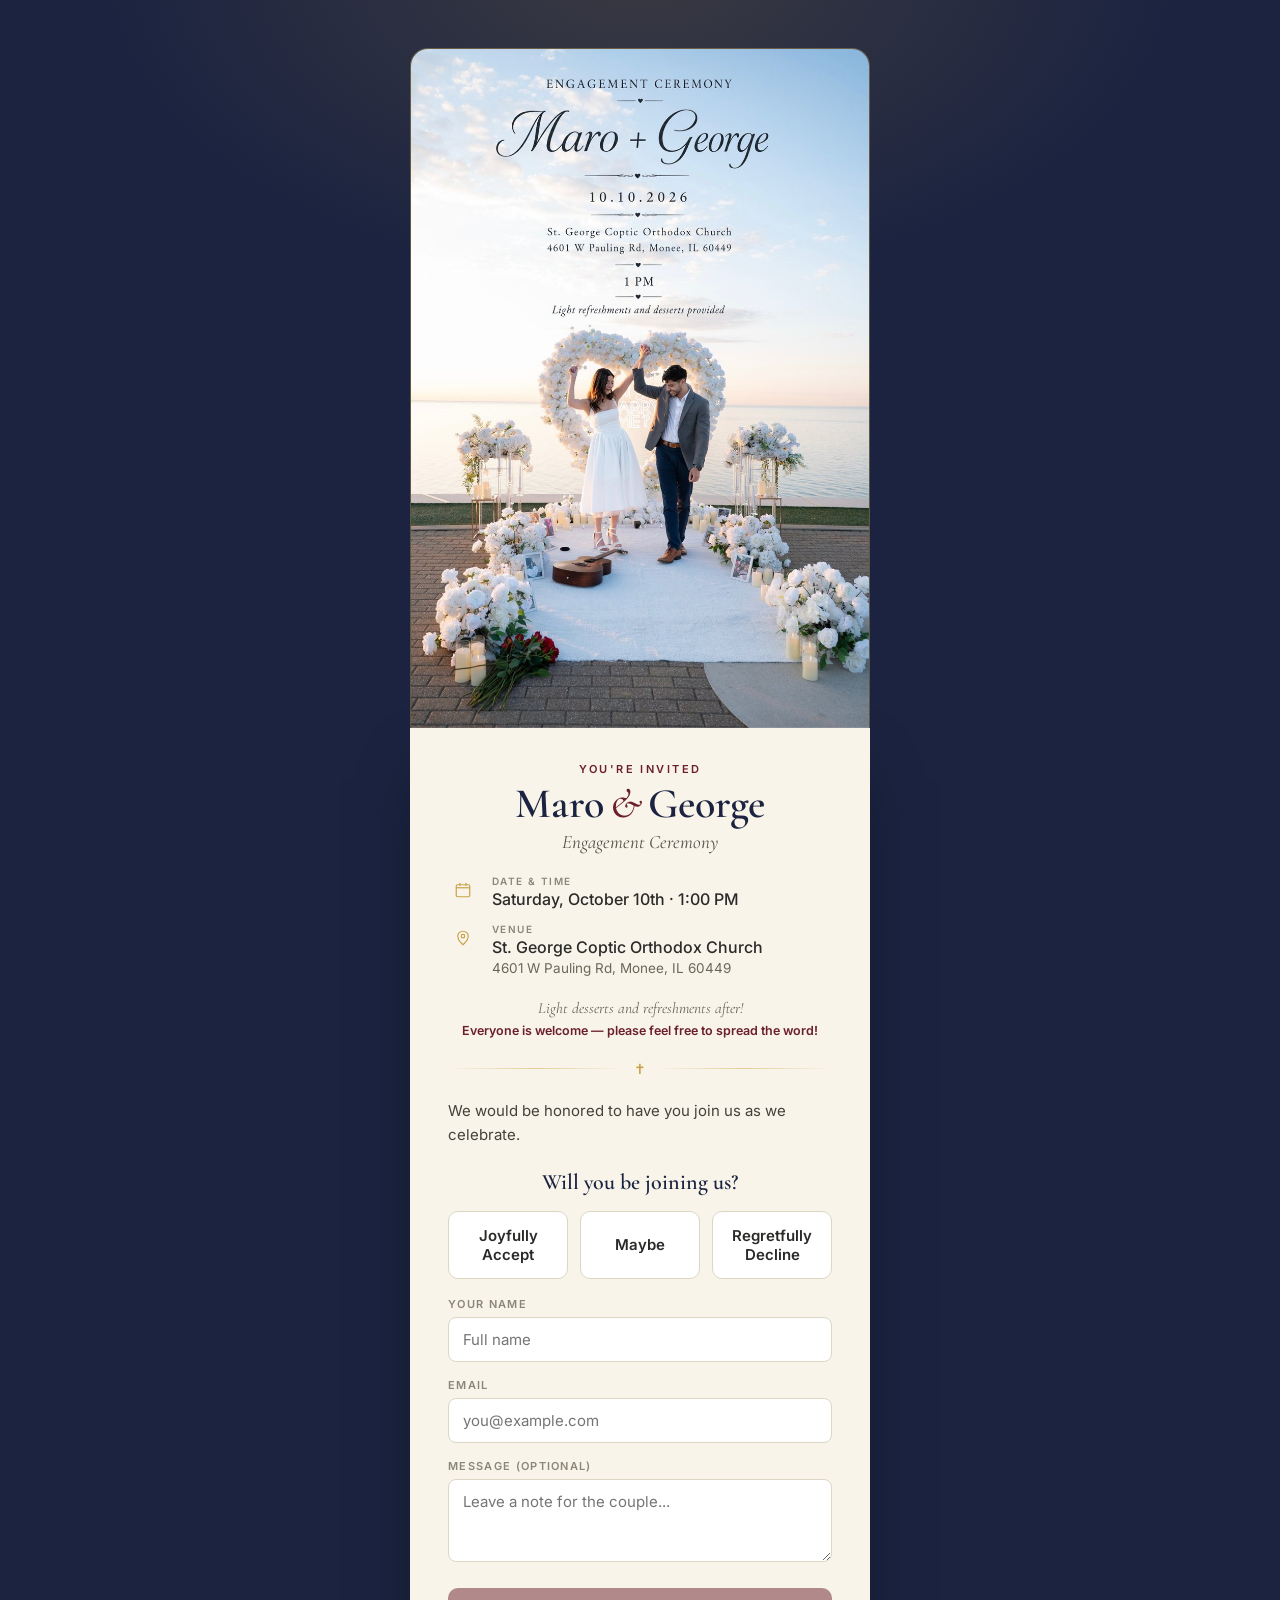
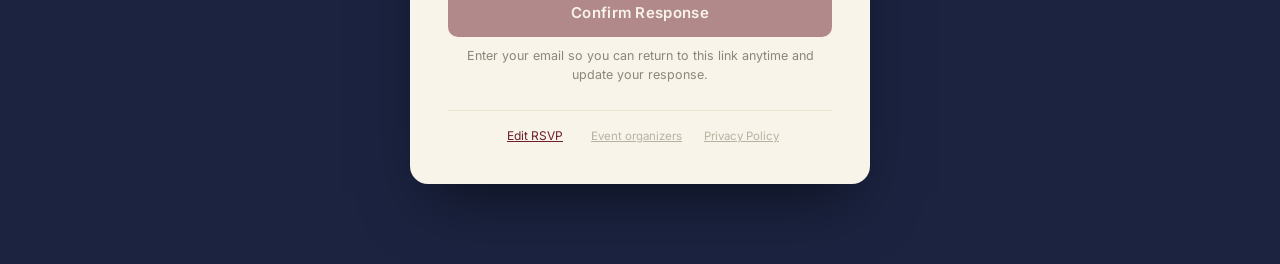
==== commit 86d70775: "Add files via upload" ====
--- a/engagement/index.html
+++ b/engagement/index.html
@@ -381,6 +381,32 @@
     color:#8b8778; padding: 8px 6px; border-bottom: 1.5px solid #eee6d4;
   }
   table.guest-table td{ padding: 9px 6px; border-bottom: 1px solid #f0ebdd; vertical-align: top; }
+
+  /* Mobile: turn each table row into a stacked "card" instead of a squished
+     horizontally-scrolling table, so everything is readable without pinching/scrolling. */
+  @media (max-width: 640px) {
+    table.guest-table thead{
+      position: absolute; width: 1px; height: 1px; overflow: hidden;
+      clip: rect(0,0,0,0); white-space: nowrap; border: 0; padding: 0; margin: -1px;
+    }
+    table.guest-table, table.guest-table tbody, table.guest-table tr, table.guest-table td{
+      display: block; width: 100%;
+    }
+    table.guest-table tr{
+      background: #fff; border: 1px solid #eee6d4; border-radius: 10px;
+      padding: 10px 12px; margin-bottom: 12px;
+    }
+    table.guest-table td{
+      border-bottom: none; padding: 6px 0; display: flex; justify-content: space-between;
+      align-items: flex-start; gap: 12px; text-align: right;
+    }
+    table.guest-table td::before{
+      content: attr(data-label); font-size: 10.5px; text-transform: uppercase;
+      letter-spacing: 0.08em; color: #8b8778; font-weight: 700; text-align: left;
+      flex-shrink: 0;
+    }
+    table.guest-table .copy-link{ text-align: right; }
+  }
   .pill{ padding:3px 9px; border-radius:20px; font-size:11px; font-weight:700; }
   .pill.yes{ background:#EFE6E8; color:var(--wine); }
   .pill.no{ background:#E7E9F0; color:var(--indigo); }
@@ -586,10 +612,10 @@
 
   function footerHTML(){
     return `
-      <div style="margin-top:26px;padding-top:16px;border-top:1px solid #eee6d4;text-align:center;">
-        <button type="button" id="editRsvpLink" style="background:none;border:none;font-family:'Inter',sans-serif;font-size:12px;color:var(--wine);cursor:pointer;text-decoration:underline;margin-right:16px;">Edit RSVP</button>
-        <button type="button" id="orgLink" style="background:none;border:none;font-family:'Inter',sans-serif;font-size:11.5px;color:#b8b2a0;cursor:pointer;text-decoration:underline;margin-right:16px;">Event organizers</button>
-        <a href="/privacy/" style="font-family:'Inter',sans-serif;font-size:11.5px;color:#b8b2a0;text-decoration:underline;">Privacy Policy</a>
+      <div style="margin-top:26px;padding-top:16px;border-top:1px solid #eee6d4;text-align:center;display:flex;flex-wrap:wrap;justify-content:center;align-items:center;gap:10px 16px;">
+        <button type="button" id="editRsvpLink" style="background:none;border:none;font-family:'Inter',sans-serif;font-size:12px;color:var(--wine);cursor:pointer;text-decoration:underline;white-space:nowrap;">Edit RSVP</button>
+        <button type="button" id="orgLink" style="background:none;border:none;font-family:'Inter',sans-serif;font-size:11.5px;color:#b8b2a0;cursor:pointer;text-decoration:underline;white-space:nowrap;">Event organizers</button>
+        <a href="/privacy/" style="font-family:'Inter',sans-serif;font-size:11.5px;color:#b8b2a0;text-decoration:underline;white-space:nowrap;">Privacy Policy</a>
       </div>
     `;
   }
@@ -668,6 +694,9 @@
       return;
     }
     currentGuestId = id;
+    // Fire-and-forget: records the first time this guest opens their link.
+    // Never awaited/blocking — a failure here should never affect the page.
+    apiPost('logView', { id: id }).catch(() => {});
     let bodyHTML = headerHTML() + detailsHTML();
     bodyHTML += rsvp ? renderSummary(rsvp) : renderForm(guest.name, null);
     bodyHTML += footerHTML();
@@ -884,7 +913,7 @@
 
   async function renderAdmin(){
     app.innerHTML = `<div class="loading">Loading guest list…</div>`;
-    const guests = await listGuests();
+    let guests = await listGuests();
 
     const rsvpEntries = await listRSVPs();
     const rsvps = rsvpEntries.map(e => e.record);
@@ -929,8 +958,15 @@
           <textarea class="bulk" id="bulkInput" placeholder="Mina Fahmy, +13125551234&#10;Sarah Boutros, +17735559876"></textarea>
           <button class="admin-btn" id="addBtn">Add to phone list</button>
           <button class="admin-btn secondary" id="csvBtn">Export CSV for texting script</button>
+          <button class="admin-btn secondary" id="markTextedBtn">Mark selected as already texted</button>
+          <button class="admin-btn secondary" id="reminderCsvBtn">Export reminder list (texted, no RSVP yet)</button>
+          <label style="font-size:12.5px;color:#8b8778;margin-left:12px;">
+            <input type="checkbox" id="includeTextedCheckbox" style="vertical-align:middle;" />
+            Include already-texted guests
+          </label>
+          <div style="font-size:12px;color:#8b8778;margin-top:6px;">Use this if you already texted people manually or with an older version of the script — check the box next to their name below, then click "Mark selected as already texted" so future exports skip them automatically.</div>
           <table class="guest-table" style="margin-top:16px;">
-            <thead><tr><th>Name</th><th>Phone</th><th>Personal Link</th></tr></thead>
+            <thead><tr><th><input type="checkbox" id="selectAllGuests" /></th><th>Name</th><th>Phone</th><th>Status</th><th>Personal Link</th></tr></thead>
             <tbody id="guestTableBody"></tbody>
           </table>
           <div id="guestPagination" style="display:flex; justify-content:space-between; align-items:center; flex-wrap:wrap; gap:10px; margin-top:14px;"></div>
@@ -942,6 +978,7 @@
     let guestSearchTerm = '';
     let guestPageSize = 10; // 10 | 20 | 50 | 'all'
     let guestPage = 1;
+    let selectedGuestIds = new Set(); // persists across pagination/search
 
     function getFilteredGuests(){
       if (!guestSearchTerm) return guests;
@@ -966,17 +1003,23 @@
       const rowsHtml = pageItems.map(g => {
         const link = baseUrl() + '?g=' + g.id;
         const shownLink = displayLink(link);
+        let status = '<span class="pill pending">Not sent</span>';
+        if (g.textedAt) status = '<span class="pill yes">Texted</span>';
+        if (g.textedAt && g.viewedAt) status = '<span class="pill yes">Texted · Opened</span>';
+        const checked = selectedGuestIds.has(g.id) ? 'checked' : '';
         return `
           <tr>
-            <td>${esc(g.name || '')}</td>
-            <td>${esc(g.phone || '')}</td>
-            <td><span class="copy-link" data-link="${esc(shownLink)}">${esc(shownLink)}</span></td>
+            <td data-label="Select"><input type="checkbox" class="guestRowCheckbox" data-id="${esc(g.id)}" ${checked} /></td>
+            <td data-label="Name">${esc(g.name || '')}</td>
+            <td data-label="Phone">${esc(g.phone || '')}</td>
+            <td data-label="Status">${status}</td>
+            <td data-label="Personal Link"><span class="copy-link" data-link="${esc(shownLink)}">${esc(shownLink)}</span></td>
           </tr>
         `;
       }).join('');
 
       document.getElementById('guestTableBody').innerHTML = rowsHtml ||
-        `<tr><td colspan="3" style="color:#8b8778;">${guests.length ? 'No matches found.' : 'No one added yet.'}</td></tr>`;
+        `<tr><td colspan="5" style="color:#8b8778;">${guests.length ? 'No matches found.' : 'No one added yet.'}</td></tr>`;
 
       const rangeStart = filtered.length ? start + 1 : 0;
       const rangeEnd = Math.min(end, filtered.length);
@@ -1020,6 +1063,28 @@
           setTimeout(() => { el.innerText = el.dataset.link; }, 1000);
         });
       });
+
+      document.querySelectorAll('.guestRowCheckbox').forEach(cb => {
+        cb.addEventListener('change', () => {
+          if (cb.checked) selectedGuestIds.add(cb.dataset.id);
+          else selectedGuestIds.delete(cb.dataset.id);
+        });
+      });
+
+      const selectAllBox = document.getElementById('selectAllGuests');
+      if (selectAllBox){
+        // Reflects whether every guest matching the current search is selected
+        // (spans all pages, not just the visible one).
+        selectAllBox.checked = filtered.length > 0 && filtered.every(g => selectedGuestIds.has(g.id));
+        selectAllBox.onchange = () => {
+          if (selectAllBox.checked){
+            filtered.forEach(g => selectedGuestIds.add(g.id));
+          } else {
+            filtered.forEach(g => selectedGuestIds.delete(g.id));
+          }
+          renderGuestTable();
+        };
+      }
     }
 
     renderGuestTable();
@@ -1062,10 +1127,10 @@
         const message = r.message ? esc(r.message) : '';
         return `
           <tr>
-            <td>${esc(r.name)}</td>
-            <td>${esc(r.email || '')}</td>
-            <td>${status}</td>
-            <td style="max-width:160px;font-style:italic;color:#6b6858;">${message}</td>
+            <td data-label="Name">${esc(r.name)}</td>
+            <td data-label="Email">${esc(r.email || '')}</td>
+            <td data-label="Status">${status}</td>
+            <td data-label="Message" style="max-width:160px;font-style:italic;color:#6b6858;">${message}</td>
           </tr>
         `;
       }).join('');
@@ -1136,9 +1201,11 @@
     });
 
     document.getElementById('csvBtn').addEventListener('click', () => {
-      const csvRows = [['name','phone','link']];
-      guests.forEach(g => {
-        csvRows.push([g.name || '', g.phone || '', displayLink(baseUrl() + '?g=' + g.id)]);
+      const includeTexted = document.getElementById('includeTextedCheckbox').checked;
+      const exportList = includeTexted ? guests : guests.filter(g => !g.textedAt);
+      const csvRows = [['id','name','phone','link']];
+      exportList.forEach(g => {
+        csvRows.push([g.id, g.name || '', g.phone || '', displayLink(baseUrl() + '?g=' + g.id)]);
       });
       const csv = csvRows.map(r => r.map(c => '"' + String(c).replace(/"/g,'""') + '"').join(',')).join('\n');
       const blob = new Blob([csv], { type: 'text/csv' });
@@ -1148,6 +1215,42 @@
       a.click();
       URL.revokeObjectURL(url);
     });
+
+    document.getElementById('markTextedBtn').addEventListener('click', async () => {
+      const ids = Array.from(selectedGuestIds);
+      if (!ids.length){
+        alert('No one is selected. Check the box next to each person you already texted, then click this button.');
+        return;
+      }
+      const confirmed = confirm(`Mark ${ids.length} selected guest(s) as already texted? They'll be skipped automatically in future CSV exports.`);
+      if (!confirmed) return;
+      await apiPost('markTexted', { ids });
+      selectedGuestIds.clear();
+      guests = await listGuests();
+      renderGuestTable();
+    });
+
+    document.getElementById('reminderCsvBtn').addEventListener('click', () => {
+      const respondedIds = new Set(rsvps.map(r => r.id));
+      const reminderList = guests.filter(g => g.textedAt && !respondedIds.has(g.id));
+
+      if (!reminderList.length){
+        alert('No one matches: everyone already texted has either responded, or no one has been texted yet.');
+        return;
+      }
+
+      const csvRows = [['id','name','phone','link']];
+      reminderList.forEach(g => {
+        csvRows.push([g.id, g.name || '', g.phone || '', displayLink(baseUrl() + '?g=' + g.id)]);
+      });
+      const csv = csvRows.map(r => r.map(c => '"' + String(c).replace(/"/g,'""') + '"').join(',')).join('\n');
+      const blob = new Blob([csv], { type: 'text/csv' });
+      const url = URL.createObjectURL(blob);
+      const a = document.createElement('a');
+      a.href = url; a.download = 'reminder_list.csv';
+      a.click();
+      URL.revokeObjectURL(url);
+    });
   }
 
   // ---------- ROUTER ----------
